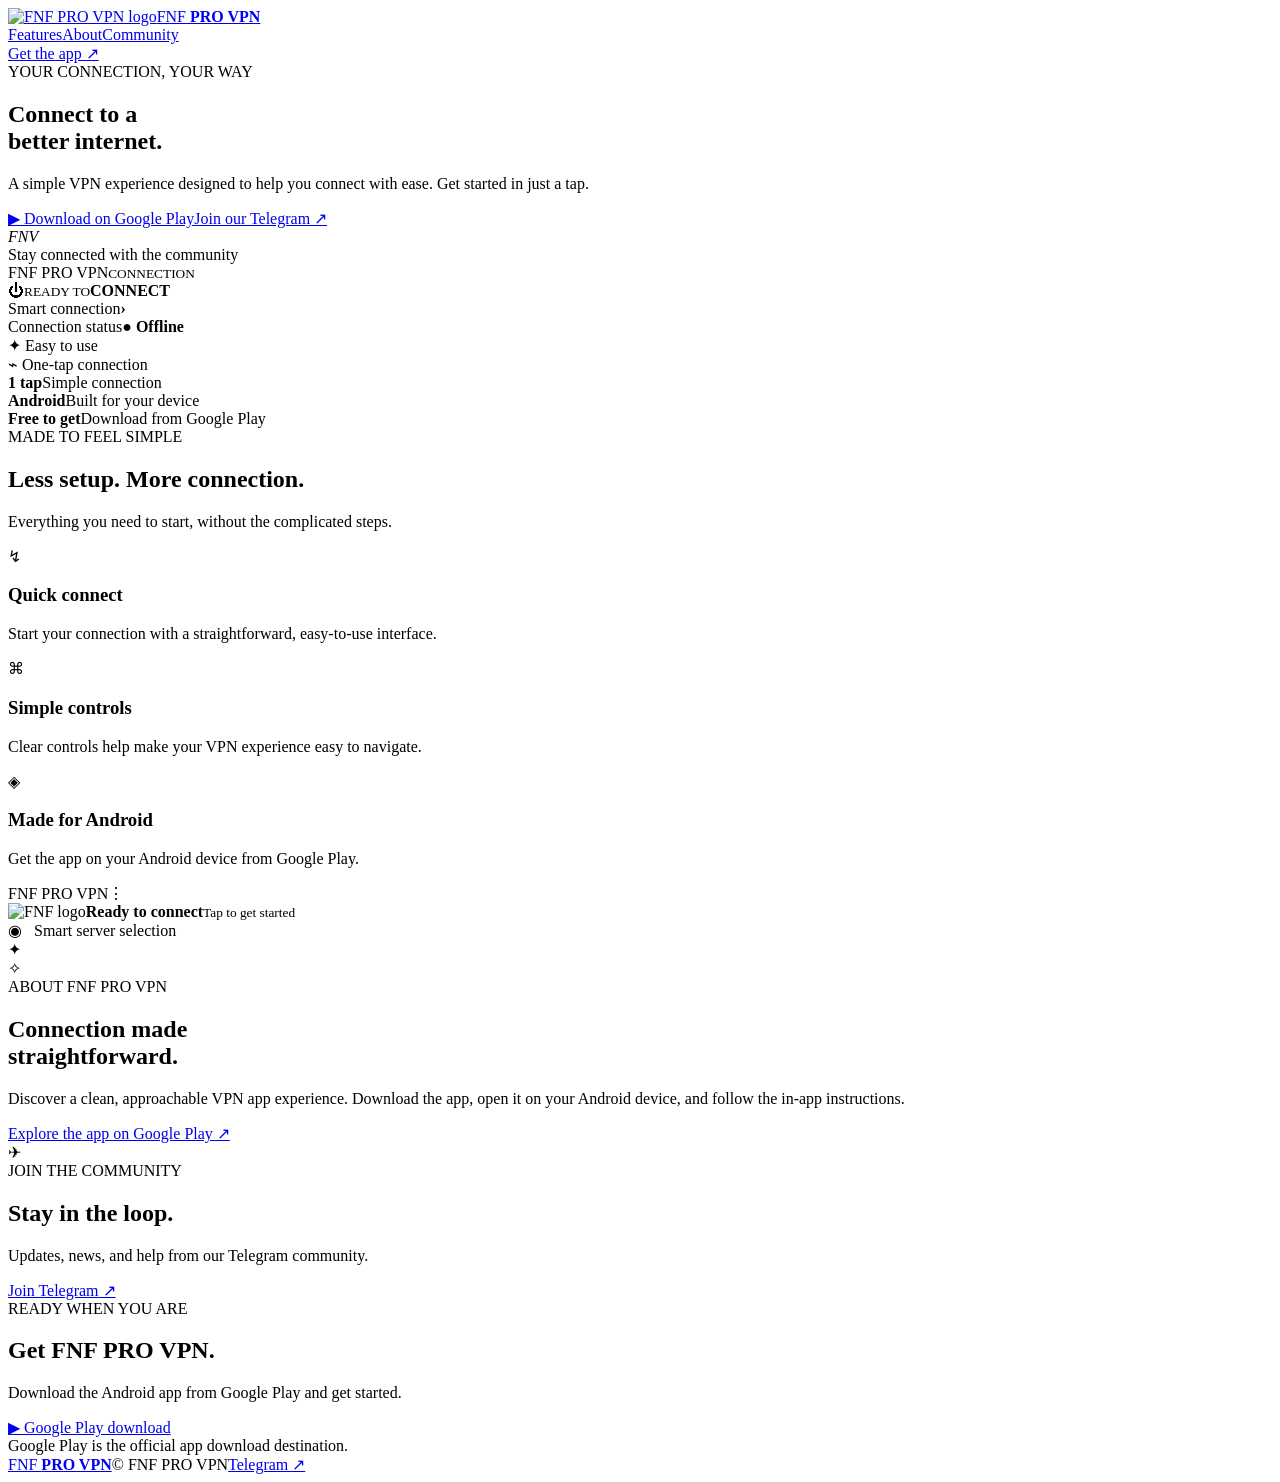
==== index.html @ cfb6361f "Publish responsive VPN landing page" ====
<!doctype html>
<html lang="en">
<head><meta charset="utf-8"><meta name="viewport" content="width=device-width,initial-scale=1"><meta name="theme-color" content="#080a18"><meta name="description" content="FNF PRO VPN — fast, simple VPN connection experience. Download from Google Play."><title>FNF PRO VPN — Secure. Simple. Connected.</title><link rel="icon" href="assets/logo.svg" type="image/svg+xml"><link rel="preconnect" href="https://fonts.googleapis.com"><link rel="preconnect" href="https://fonts.gstatic.com" crossorigin><link href="https://fonts.googleapis.com/css2?family=Inter:wght@400;500;600;700;800;900&display=swap" rel="stylesheet"><link rel="stylesheet" href="style.css"></head>
<body><div class="ambient ambient-a"></div><div class="ambient ambient-b"></div>
<header class="nav wrap"><a class="brand" href="#top"><img src="assets/logo.svg" alt="FNF PRO VPN logo"><span>FNF <b>PRO VPN</b></span></a><nav><a href="#features">Features</a><a href="#about">About</a><a href="#community">Community</a></nav><a class="nav-cta" href="https://play.google.com/store/apps/details?id=dastan.prince.myvpnksa&pcampaignid=web_share" target="_blank" rel="noopener">Get the app ↗</a></header>
<main id="top"><section class="hero wrap"><div class="hero-copy"><div class="eyebrow"><span class="dot"></span> YOUR CONNECTION, YOUR WAY</div><h1>Connect to a<br><span>better internet.</span></h1><p class="lead">A simple VPN experience designed to help you connect with ease. Get started in just a tap.</p><div class="hero-actions"><a class="button primary" href="https://play.google.com/store/apps/details?id=dastan.prince.myvpnksa&pcampaignid=web_share" target="_blank" rel="noopener">▶ Download on Google Play</a><a class="button secondary" href="https://t.me/fnftunnelbd" target="_blank" rel="noopener">Join our Telegram ↗</a></div><div class="trust"><div class="mini-avatars"><i>F</i><i>N</i><i>V</i></div><span>Stay connected with the community</span></div></div><div class="hero-visual"><div class="orb"></div><div class="app-card"><div class="app-top"><img src="assets/logo.svg" alt=""><span>FNF PRO VPN</span><small>CONNECTION</small></div><div class="power"><div class="power-ring"><div class="power-inner"><span class="power-icon">⏻</span><small>READY TO</small><b>CONNECT</b></div></div></div><div class="server-pill"><span class="green-dot"></span><span>Smart connection</span><b>›</b></div><div class="app-bottom"><span>Connection status</span><b>● Offline</b></div></div><div class="float-tag tag-one">✦ Easy to use</div><div class="float-tag tag-two">⌁ One-tap connection</div></div></section>
<section class="stats wrap"><div><b>1 tap</b><span>Simple connection</span></div><div><b>Android</b><span>Built for your device</span></div><div><b>Free to get</b><span>Download from Google Play</span></div></section>
<section class="features section wrap" id="features"><div class="section-heading"><div class="eyebrow">MADE TO FEEL SIMPLE</div><h2>Less setup. <span>More connection.</span></h2><p>Everything you need to start, without the complicated steps.</p></div><div class="feature-grid"><article class="feature"><div class="feature-icon purple">↯</div><h3>Quick connect</h3><p>Start your connection with a straightforward, easy-to-use interface.</p></article><article class="feature"><div class="feature-icon blue">⌘</div><h3>Simple controls</h3><p>Clear controls help make your VPN experience easy to navigate.</p></article><article class="feature"><div class="feature-icon pink">◈</div><h3>Made for Android</h3><p>Get the app on your Android device from Google Play.</p></article></div></section>
<section class="about section wrap" id="about"><div class="about-panel"><div class="about-art"><div class="mini-phone"><div class="phone-head"><span>FNF PRO VPN</span><span>⋮</span></div><div class="phone-center"><img src="assets/logo.svg" alt="FNF logo"><b>Ready to connect</b><small>Tap to get started</small></div><div class="phone-footer">◉ &nbsp; Smart server selection</div></div><div class="spark spark-a">✦</div><div class="spark spark-b">✧</div></div><div class="about-copy"><div class="eyebrow">ABOUT FNF PRO VPN</div><h2>Connection made<br><span>straightforward.</span></h2><p>Discover a clean, approachable VPN app experience. Download the app, open it on your Android device, and follow the in-app instructions.</p><a class="text-link" href="https://play.google.com/store/apps/details?id=dastan.prince.myvpnksa&pcampaignid=web_share" target="_blank" rel="noopener">Explore the app on Google Play ↗</a></div></div></section>
<section class="community section wrap" id="community"><div class="community-card"><div class="community-icon">✈</div><div><div class="eyebrow">JOIN THE COMMUNITY</div><h2>Stay in the loop.</h2><p>Updates, news, and help from our Telegram community.</p></div><a class="button primary" href="https://t.me/fnftunnelbd" target="_blank" rel="noopener">Join Telegram ↗</a></div></section>
<section class="download section wrap"><div class="download-box"><div class="eyebrow">READY WHEN YOU ARE</div><h2>Get FNF PRO VPN.</h2><p>Download the Android app from Google Play and get started.</p><a class="button primary" href="https://play.google.com/store/apps/details?id=dastan.prince.myvpnksa&pcampaignid=web_share" target="_blank" rel="noopener">▶ Google Play download</a><div class="download-note">Google Play is the official app download destination.</div></div></section></main>
<footer class="footer wrap"><a class="brand" href="#top"><img src="assets/logo.svg" alt=""><span>FNF <b>PRO VPN</b></span></a><span>© <span id="year"></span> FNF PRO VPN</span><a href="https://t.me/fnftunnelbd" target="_blank" rel="noopener">Telegram ↗</a></footer><script src="script.js"></script></body></html>
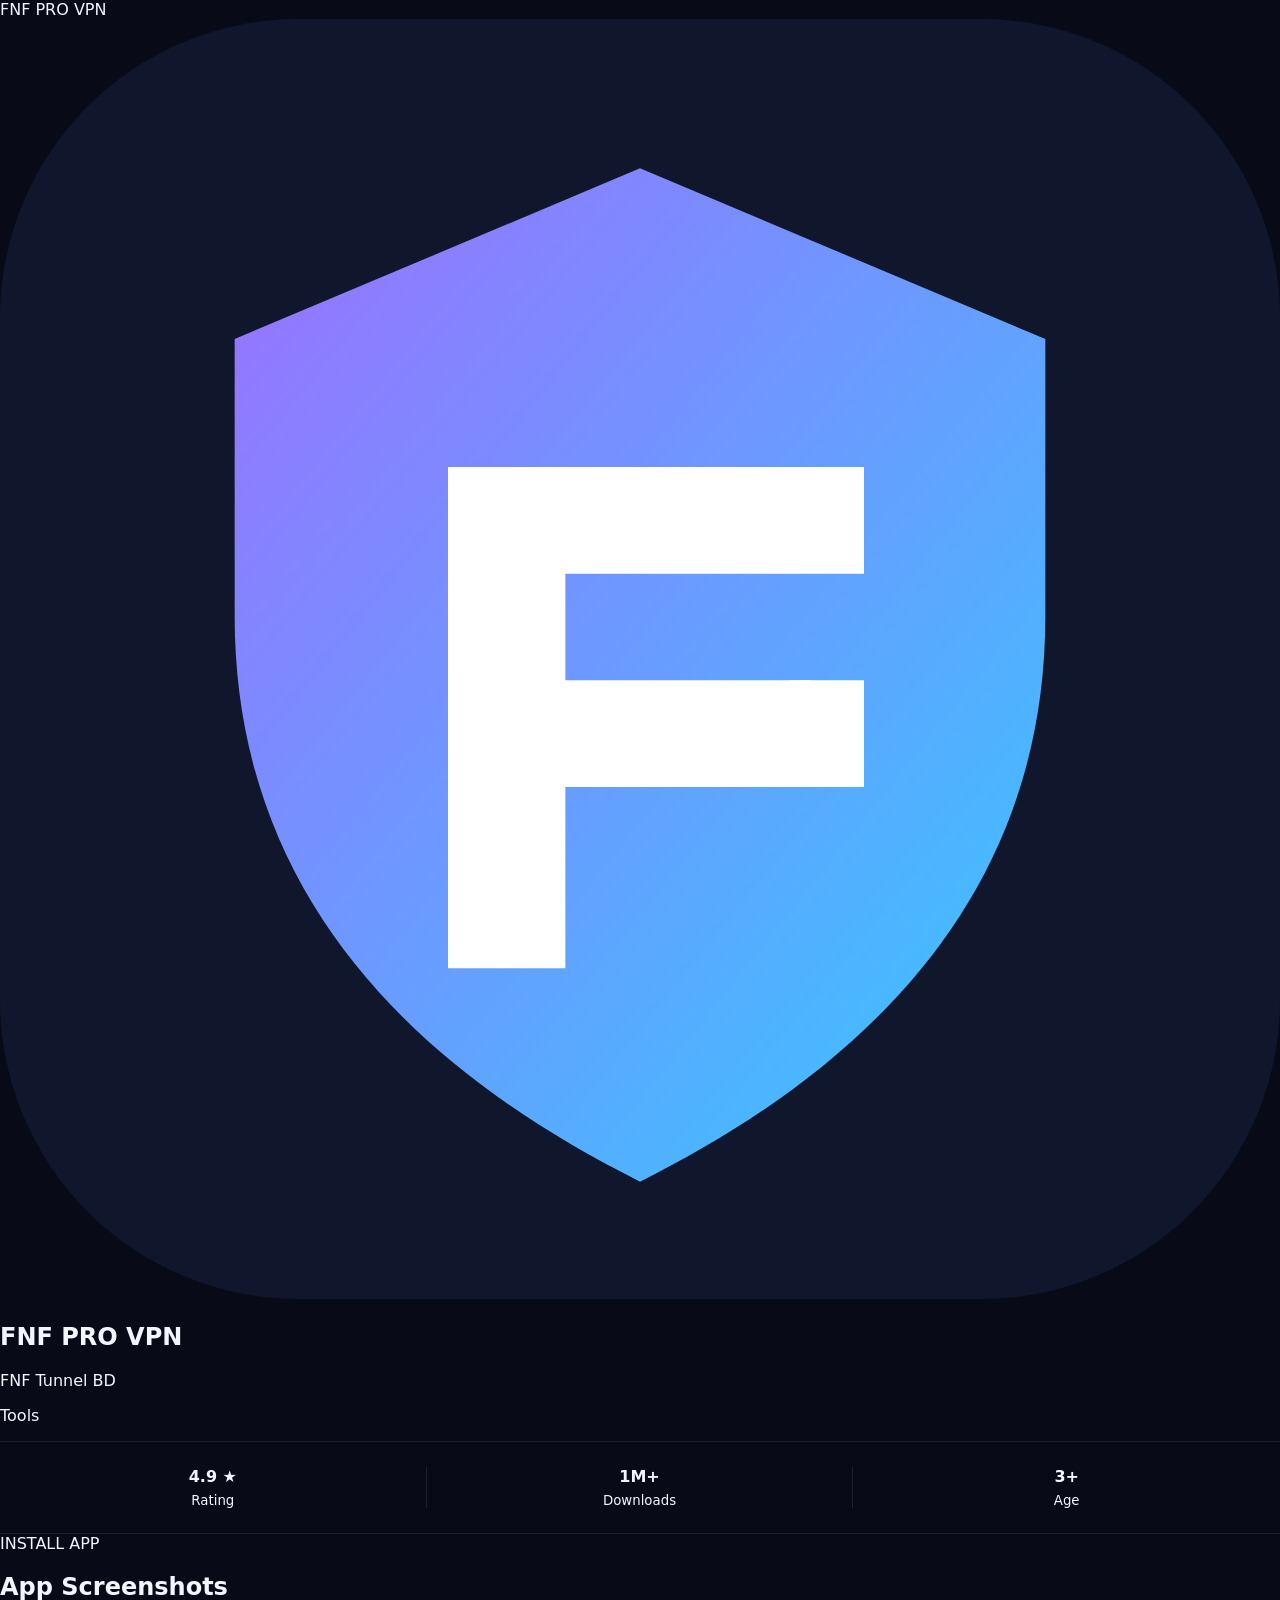
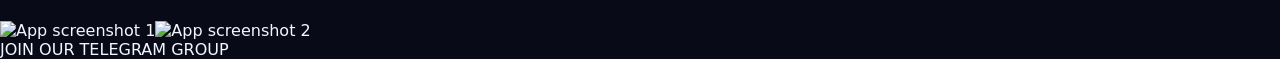
==== commit 97ba8f2f: "Simplify landing page to app download layout" ====
--- a/index.html
+++ b/index.html
@@ -1,12 +1,22 @@
 <!doctype html>
 <html lang="en">
-<head><meta charset="utf-8"><meta name="viewport" content="width=device-width,initial-scale=1"><meta name="theme-color" content="#080a18"><meta name="description" content="FNF PRO VPN — fast, simple VPN connection experience. Download from Google Play."><title>FNF PRO VPN — Secure. Simple. Connected.</title><link rel="icon" href="assets/logo.svg" type="image/svg+xml"><link rel="preconnect" href="https://fonts.googleapis.com"><link rel="preconnect" href="https://fonts.gstatic.com" crossorigin><link href="https://fonts.googleapis.com/css2?family=Inter:wght@400;500;600;700;800;900&display=swap" rel="stylesheet"><link rel="stylesheet" href="style.css"></head>
-<body><div class="ambient ambient-a"></div><div class="ambient ambient-b"></div>
-<header class="nav wrap"><a class="brand" href="#top"><img src="assets/logo.svg" alt="FNF PRO VPN logo"><span>FNF <b>PRO VPN</b></span></a><nav><a href="#features">Features</a><a href="#about">About</a><a href="#community">Community</a></nav><a class="nav-cta" href="https://play.google.com/store/apps/details?id=dastan.prince.myvpnksa&pcampaignid=web_share" target="_blank" rel="noopener">Get the app ↗</a></header>
-<main id="top"><section class="hero wrap"><div class="hero-copy"><div class="eyebrow"><span class="dot"></span> YOUR CONNECTION, YOUR WAY</div><h1>Connect to a<br><span>better internet.</span></h1><p class="lead">A simple VPN experience designed to help you connect with ease. Get started in just a tap.</p><div class="hero-actions"><a class="button primary" href="https://play.google.com/store/apps/details?id=dastan.prince.myvpnksa&pcampaignid=web_share" target="_blank" rel="noopener">▶ Download on Google Play</a><a class="button secondary" href="https://t.me/fnftunnelbd" target="_blank" rel="noopener">Join our Telegram ↗</a></div><div class="trust"><div class="mini-avatars"><i>F</i><i>N</i><i>V</i></div><span>Stay connected with the community</span></div></div><div class="hero-visual"><div class="orb"></div><div class="app-card"><div class="app-top"><img src="assets/logo.svg" alt=""><span>FNF PRO VPN</span><small>CONNECTION</small></div><div class="power"><div class="power-ring"><div class="power-inner"><span class="power-icon">⏻</span><small>READY TO</small><b>CONNECT</b></div></div></div><div class="server-pill"><span class="green-dot"></span><span>Smart connection</span><b>›</b></div><div class="app-bottom"><span>Connection status</span><b>● Offline</b></div></div><div class="float-tag tag-one">✦ Easy to use</div><div class="float-tag tag-two">⌁ One-tap connection</div></div></section>
-<section class="stats wrap"><div><b>1 tap</b><span>Simple connection</span></div><div><b>Android</b><span>Built for your device</span></div><div><b>Free to get</b><span>Download from Google Play</span></div></section>
-<section class="features section wrap" id="features"><div class="section-heading"><div class="eyebrow">MADE TO FEEL SIMPLE</div><h2>Less setup. <span>More connection.</span></h2><p>Everything you need to start, without the complicated steps.</p></div><div class="feature-grid"><article class="feature"><div class="feature-icon purple">↯</div><h3>Quick connect</h3><p>Start your connection with a straightforward, easy-to-use interface.</p></article><article class="feature"><div class="feature-icon blue">⌘</div><h3>Simple controls</h3><p>Clear controls help make your VPN experience easy to navigate.</p></article><article class="feature"><div class="feature-icon pink">◈</div><h3>Made for Android</h3><p>Get the app on your Android device from Google Play.</p></article></div></section>
-<section class="about section wrap" id="about"><div class="about-panel"><div class="about-art"><div class="mini-phone"><div class="phone-head"><span>FNF PRO VPN</span><span>⋮</span></div><div class="phone-center"><img src="assets/logo.svg" alt="FNF logo"><b>Ready to connect</b><small>Tap to get started</small></div><div class="phone-footer">◉ &nbsp; Smart server selection</div></div><div class="spark spark-a">✦</div><div class="spark spark-b">✧</div></div><div class="about-copy"><div class="eyebrow">ABOUT FNF PRO VPN</div><h2>Connection made<br><span>straightforward.</span></h2><p>Discover a clean, approachable VPN app experience. Download the app, open it on your Android device, and follow the in-app instructions.</p><a class="text-link" href="https://play.google.com/store/apps/details?id=dastan.prince.myvpnksa&pcampaignid=web_share" target="_blank" rel="noopener">Explore the app on Google Play ↗</a></div></div></section>
-<section class="community section wrap" id="community"><div class="community-card"><div class="community-icon">✈</div><div><div class="eyebrow">JOIN THE COMMUNITY</div><h2>Stay in the loop.</h2><p>Updates, news, and help from our Telegram community.</p></div><a class="button primary" href="https://t.me/fnftunnelbd" target="_blank" rel="noopener">Join Telegram ↗</a></div></section>
-<section class="download section wrap"><div class="download-box"><div class="eyebrow">READY WHEN YOU ARE</div><h2>Get FNF PRO VPN.</h2><p>Download the Android app from Google Play and get started.</p><a class="button primary" href="https://play.google.com/store/apps/details?id=dastan.prince.myvpnksa&pcampaignid=web_share" target="_blank" rel="noopener">▶ Google Play download</a><div class="download-note">Google Play is the official app download destination.</div></div></section></main>
-<footer class="footer wrap"><a class="brand" href="#top"><img src="assets/logo.svg" alt=""><span>FNF <b>PRO VPN</b></span></a><span>© <span id="year"></span> FNF PRO VPN</span><a href="https://t.me/fnftunnelbd" target="_blank" rel="noopener">Telegram ↗</a></footer><script src="script.js"></script></body></html>+<head>
+<meta charset="utf-8"><meta name="viewport" content="width=device-width,initial-scale=1">
+<title>FNF PRO VPN</title>
+<meta name="description" content="FNF PRO VPN app download">
+<link rel="icon" href="assets/logo.svg">
+<link rel="stylesheet" href="style.css">
+</head>
+<body>
+<header class="topbar"><span>FNF PRO VPN</span></header>
+<main class="app">
+<section class="apphead">
+<img class="logo" src="assets/logo.svg" alt="FNF PRO VPN logo">
+<div><h1>FNF PRO VPN</h1><p class="developer">FNF Tunnel BD</p><p class="category">Tools</p></div>
+</section>
+<div class="stats"><div><strong>4.9 ★</strong><small>Rating</small></div><div><strong>1M+</strong><small>Downloads</small></div><div><strong>3+</strong><small>Age</small></div></div>
+<a class="install" href="https://play.google.com/store/apps/details?id=dastan.prince.myvpnksa&pcampaignid=web_share" target="_blank" rel="noopener">INSTALL APP</a>
+<section class="screens"><h2>App Screenshots</h2><div class="shots"><img src="screenshot1.jpeg" alt="App screenshot 1"><img src="screenshot2.jpeg" alt="App screenshot 2"></div></section>
+<a class="telegram" href="https://t.me/fnftunnelbd" target="_blank" rel="noopener">JOIN OUR TELEGRAM GROUP</a>
+</main>
+</body></html>
--- a/style.css
+++ b/style.css
@@ -0,0 +1 @@
+:root{--bg:#080a18;--panel:#11152a;--text:#f4f6ff;--muted:#9ba4c3;--accent:#7c5cff;--cyan:#53d6ff;--line:rgba(255,255,255,.09)}*{box-sizing:border-box}html{scroll-behavior:smooth}body{margin:0;background:var(--bg);color:var(--text);font-family:Inter,system-ui,sans-serif;overflow-x:hidden}a{color:inherit;text-decoration:none}.wrap{width:min(1120px,calc(100% - 44px));margin:auto}.ambient{position:absolute;pointer-events:none;filter:blur(85px);opacity:.23;border-radius:50%;z-index:-1}.ambient-a{width:430px;height:430px;background:#5736e6;top:60px;left:-200px}.ambient-b{width:370px;height:370px;background:#087cb5;top:390px;right:-180px}.nav{height:88px;display:flex;align-items:center;justify-content:space-between;border-bottom:1px solid var(--line)}.brand{display:flex;align-items:center;gap:10px;font-size:16px;font-weight:800;letter-spacing:-.4px}.brand img{width:36px;height:36px}.brand b{color:#9e8bff}.nav nav{display:flex;gap:32px;color:#aeb5d0;font-size:13px}.nav nav a:hover,.footer a:hover{color:white}.nav-cta{border:1px solid rgba(255,255,255,.14);padding:11px 17px;border-radius:30px;font-size:13px;font-weight:650}.hero{display:grid;grid-template-columns:1.1fr .9fr;align-items:center;min-height:600px;padding:65px 0 55px;gap:40px}.eyebrow{font-size:11px;font-weight:750;letter-spacing:1.8px;color:#a9b1d1;display:flex;align-items:center;gap:9px}.dot{width:7px;height:7px;border-radius:50%;background:#56e1bd;box-shadow:0 0 12px #56e1bd}.hero h1{font-size:clamp(48px,6vw,76px);line-height:1.04;letter-spacing:-4px;margin:24px 0 20px;font-weight:850}.hero h1 span,.section-heading h2 span,.about-copy h2 span{background:linear-gradient(100deg,#9b87ff,#51d8ff);-webkit-background-clip:text;background-clip:text;color:transparent}.lead{font-size:16px;line-height:1.8;color:var(--muted);max-width:440px}.hero-actions{display:flex;flex-wrap:wrap;gap:12px;margin:30px 0}.button{display:inline-flex;align-items:center;justify-content:center;gap:10px;padding:14px 19px;border-radius:12px;font-size:13px;font-weight:700;transition:transform .2s,filter .2s}.button:hover{transform:translateY(-2px);filter:brightness(1.1)}.primary{background:linear-gradient(110deg,#7352ff,#4c9bff);box-shadow:0 9px 35px rgba(95,79,255,.25)}.secondary{background:rgba(255,255,255,.045);border:1px solid var(--line)}.trust{display:flex;align-items:center;gap:12px;color:#929ab6;font-size:12px}.mini-avatars{display:flex}.mini-avatars i{width:25px;height:25px;border-radius:50%;display:grid;place-items:center;background:linear-gradient(135deg,#7760ff,#33b9ef);font-style:normal;font-size:10px;font-weight:800;border:2px solid var(--bg);margin-left:-6px}.mini-avatars i:first-child{margin:0}.hero-visual{min-height:450px;display:grid;place-items:center;position:relative}.orb{position:absolute;width:370px;height:370px;border-radius:50%;background:radial-gradient(circle,rgba(115,83,255,.34),rgba(24,129,220,.12) 55%,transparent 72%);border:1px solid rgba(125,113,255,.12)}.app-card{width:270px;height:420px;position:relative;z-index:1;background:linear-gradient(155deg,#171d37,#0c1023);border:1px solid rgba(255,255,255,.12);border-radius:29px;padding:22px 18px;box-shadow:0 35px 80px rgba(0,0,0,.4),0 0 50px rgba(100,78,255,.18);transform:rotate(3deg)}.app-top{display:flex;align-items:center;gap:9px;font-size:11px;font-weight:750}.app-top img{width:25px}.app-top small{margin-left:auto;font-size:8px;letter-spacing:1px;color:#818ba9}.power{display:grid;place-items:center;margin:30px 0 28px}.power-ring{width:168px;height:168px;border-radius:50%;padding:9px;background:conic-gradient(from 220deg,#7455ff,#4cd8ff,#7858ff);box-shadow:0 0 32px rgba(92,113,255,.3)}.power-inner{height:100%;border-radius:50%;background:#111831;display:grid;place-content:center;text-align:center}.power-icon{font-size:30px;color:#7fdfff}.power-inner small{font-size:9px;letter-spacing:1px;color:#8d99b8;margin-top:7px}.power-inner b{font-size:15px;margin-top:2px}.server-pill{border:1px solid rgba(255,255,255,.08);background:#171f39;border-radius:11px;padding:12px;display:flex;align-items:center;gap:8px;font-size:10px;color:#b8c0db}.green-dot{width:7px;height:7px;background:#4de0b3;border-radius:50%}.server-pill b{margin-left:auto;font-size:17px}.app-bottom{display:flex;justify-content:space-between;font-size:9px;color:#8994b2;margin-top:21px}.app-bottom b{color:#ffb3c5}.float-tag{position:absolute;z-index:2;background:rgba(20,25,48,.88);border:1px solid rgba(255,255,255,.11);border-radius:12px;padding:13px 15px;font-size:11px;font-weight:650;box-shadow:0 15px 35px #0004;backdrop-filter:blur(10px)}.tag-one{top:68px;right:0}.tag-two{bottom:63px;left:-3px}.stats{display:grid;grid-template-columns:repeat(3,1fr);border-top:1px solid var(--line);border-bottom:1px solid var(--line);padding:25px 0;margin-top:10px}.stats div{display:flex;flex-direction:column;gap:7px;text-align:center;border-right:1px solid var(--line)}.stats div:last-child{border:0}.stats b{font-size:19px}.stats span{font-size:11px;color:var(--muted)}.section{padding:105px 0}.section-heading{text-align:center}.section-heading h2,.about-copy h2,.download-box h2{font-size:clamp(32px,4vw,47px);letter-spacing:-2px;margin:18px 0 12px}.section-heading p,.about-copy p,.download-box p{color:var(--muted);line-height:1.8;font-size:14px}.feature-grid{display:grid;grid-template-columns:repeat(3,1fr);gap:17px;margin-top:45px}.feature{padding:27px;border:1px solid var(--line);background:linear-gradient(150deg,rgba(255,255,255,.04),rgba(255,255,255,.012));border-radius:17px}.feature-icon{width:44px;height:44px;border-radius:13px;display:grid;place-items:center;font-size:22px;margin-bottom:21px}.purple{background:#7459ff25;color:#a795ff}.blue{background:#41baff20;color:#68d5ff}.pink{background:#f45ba81d;color:#ff9fca}.feature h3{font-size:16px;margin:0 0 10px}.feature p{font-size:12px;line-height:1.8;color:var(--muted);margin:0}.about-panel{border:1px solid var(--line);border-radius:25px;display:grid;grid-template-columns:1fr 1fr;overflow:hidden;background:linear-gradient(120deg,#141a31,#0c1020)}.about-art{min-height:370px;display:grid;place-items:center;position:relative;background:radial-gradient(circle,#34276a,#171d37 55%,#101527)}.mini-phone{width:220px;height:290px;border:1px solid #55578a;border-radius:24px;background:linear-gradient(#242a4b,#11162a);padding:15px;box-shadow:0 25px 45px #0005;transform:rotate(-5deg)}.phone-head{display:flex;justify-content:space-between;font-size:9px;font-weight:700}.phone-center{height:220px;display:flex;flex-direction:column;align-items:center;justify-content:center;gap:10px}.phone-center img{width:65px;filter:drop-shadow(0 0 15px #8c66ff55)}.phone-center b{font-size:12px}.phone-center small{font-size:9px;color:#9aa3c0}.phone-footer{font-size:8px;color:#a5b0cc;border:1px solid #ffffff10;border-radius:10px;padding:10px}.spark{position:absolute;color:#c0b1ff;font-size:28px}.spark-a{top:60px;left:18%}.spark-b{bottom:70px;right:15%}.about-copy{padding:55px 45px;align-self:center}.about-copy h2{line-height:1.13}.about-copy p{font-size:13px}.text-link{font-size:12px;font-weight:700;color:#a99aff;display:inline-block;margin-top:14px}.community-card{border:1px solid rgba(124,104,255,.22);background:linear-gradient(110deg,#211b46,#131d36);padding:34px;border-radius:20px;display:flex;align-items:center;gap:20px}.community-icon{width:53px;height:53px;border-radius:16px;background:#7356ff2e;color:#a99aff;display:grid;place-items:center;font-size:23px}.community-card h2{font-size:25px;margin:8px 0}.community-card p{color:var(--muted);font-size:12px;margin:0}.community-card .button{margin-left:auto;white-space:nowrap}.download-box{text-align:center;padding:65px 20px;border:1px solid var(--line);border-radius:24px;background:radial-gradient(ellipse at center top,#24204c,#12172b 60%,#0c1020)}.download-box .eyebrow{justify-content:center}.download-box p{margin-bottom:27px}.download-note{color:#78839f;font-size:10px;margin-top:20px}.footer{border-top:1px solid var(--line);min-height:85px;display:flex;align-items:center;justify-content:space-between;color:#7f89a6;font-size:11px;padding:20px 0}.footer .brand{color:white;font-size:14px}@media(max-width:800px){.nav nav{display:none}.hero{grid-template-columns:1fr;padding-top:50px;gap:10px}.hero-copy{text-align:center}.hero-copy .eyebrow,.hero-actions,.trust{justify-content:center}.lead{margin:auto}.hero h1{letter-spacing:-2.5px}.hero-visual{min-height:430px}.tag-one{right:2%}.tag-two{left:2%}.feature-grid{grid-template-columns:1fr;max-width:500px;margin:35px auto 0}.about-panel{grid-template-columns:1fr}.about-art{min-height:340px}.about-copy{padding:35px 28px}.community-card{flex-wrap:wrap}.community-card .button{margin:10px 0 0}.section{padding:75px 0}}@media(max-width:480px){.wrap{width:calc(100% - 30px)}.nav{height:72px}.brand{font-size:14px}.nav-cta{padding:9px 12px;font-size:11px}.hero h1{font-size:49px}.hero-actions{flex-direction:column;align-items:stretch}.hero-actions .button{width:100%}.hero-visual{min-height:405px}.app-card{transform:scale(.92) rotate(2deg)}.float-tag{font-size:9px;padding:10px 11px}.tag-one{top:35px}.tag-two{bottom:40px}.stats b{font-size:15px}.stats span{font-size:9px}.section-heading h2,.about-copy h2,.download-box h2{letter-spacing:-1.3px}.community-card{padding:25px}.community-card h2{font-size:22px}.community-card .button{width:100%}.footer{gap:10px;flex-wrap:wrap}.footer>span{order:3;width:100%}}
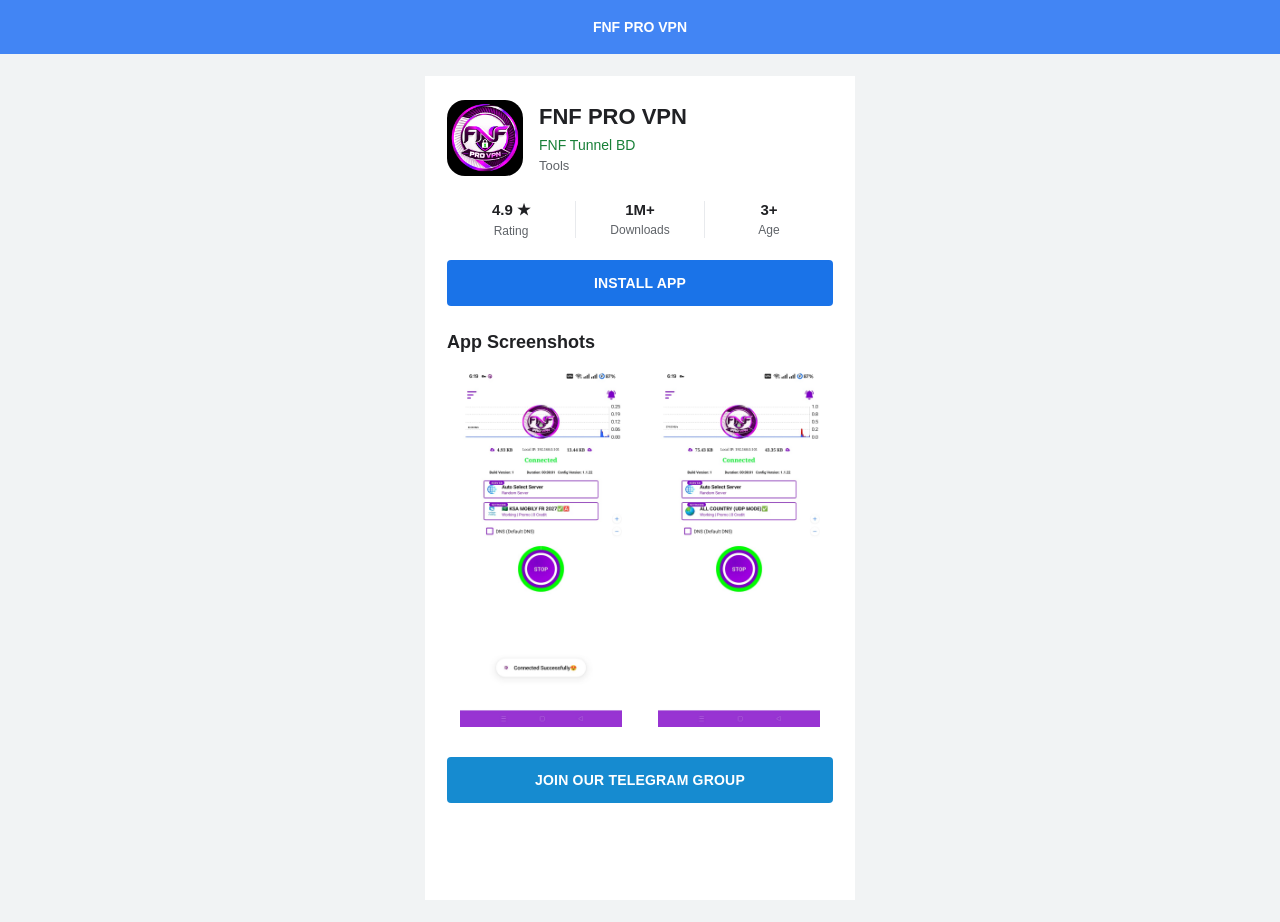
==== commit 964e439c: "Add banner text animation wrapper" ====
--- a/index.html
+++ b/index.html
@@ -8,7 +8,7 @@
 <link rel="stylesheet" href="style.css">
 </head>
 <body>
-<header class="topbar"><span>FNF PRO VPN</span></header>
+<header class="topbar"><span class="banner-text">FNF PRO VPN</span></header>
 <main class="app">
 <section class="apphead">
 <img class="logo" src="assets/logo.svg" alt="FNF PRO VPN logo">
--- a/style.css
+++ b/style.css
@@ -1 +1 @@
-:root{--bg:#080a18;--panel:#11152a;--text:#f4f6ff;--muted:#9ba4c3;--accent:#7c5cff;--cyan:#53d6ff;--line:rgba(255,255,255,.09)}*{box-sizing:border-box}html{scroll-behavior:smooth}body{margin:0;background:var(--bg);color:var(--text);font-family:Inter,system-ui,sans-serif;overflow-x:hidden}a{color:inherit;text-decoration:none}.wrap{width:min(1120px,calc(100% - 44px));margin:auto}.ambient{position:absolute;pointer-events:none;filter:blur(85px);opacity:.23;border-radius:50%;z-index:-1}.ambient-a{width:430px;height:430px;background:#5736e6;top:60px;left:-200px}.ambient-b{width:370px;height:370px;background:#087cb5;top:390px;right:-180px}.nav{height:88px;display:flex;align-items:center;justify-content:space-between;border-bottom:1px solid var(--line)}.brand{display:flex;align-items:center;gap:10px;font-size:16px;font-weight:800;letter-spacing:-.4px}.brand img{width:36px;height:36px}.brand b{color:#9e8bff}.nav nav{display:flex;gap:32px;color:#aeb5d0;font-size:13px}.nav nav a:hover,.footer a:hover{color:white}.nav-cta{border:1px solid rgba(255,255,255,.14);padding:11px 17px;border-radius:30px;font-size:13px;font-weight:650}.hero{display:grid;grid-template-columns:1.1fr .9fr;align-items:center;min-height:600px;padding:65px 0 55px;gap:40px}.eyebrow{font-size:11px;font-weight:750;letter-spacing:1.8px;color:#a9b1d1;display:flex;align-items:center;gap:9px}.dot{width:7px;height:7px;border-radius:50%;background:#56e1bd;box-shadow:0 0 12px #56e1bd}.hero h1{font-size:clamp(48px,6vw,76px);line-height:1.04;letter-spacing:-4px;margin:24px 0 20px;font-weight:850}.hero h1 span,.section-heading h2 span,.about-copy h2 span{background:linear-gradient(100deg,#9b87ff,#51d8ff);-webkit-background-clip:text;background-clip:text;color:transparent}.lead{font-size:16px;line-height:1.8;color:var(--muted);max-width:440px}.hero-actions{display:flex;flex-wrap:wrap;gap:12px;margin:30px 0}.button{display:inline-flex;align-items:center;justify-content:center;gap:10px;padding:14px 19px;border-radius:12px;font-size:13px;font-weight:700;transition:transform .2s,filter .2s}.button:hover{transform:translateY(-2px);filter:brightness(1.1)}.primary{background:linear-gradient(110deg,#7352ff,#4c9bff);box-shadow:0 9px 35px rgba(95,79,255,.25)}.secondary{background:rgba(255,255,255,.045);border:1px solid var(--line)}.trust{display:flex;align-items:center;gap:12px;color:#929ab6;font-size:12px}.mini-avatars{display:flex}.mini-avatars i{width:25px;height:25px;border-radius:50%;display:grid;place-items:center;background:linear-gradient(135deg,#7760ff,#33b9ef);font-style:normal;font-size:10px;font-weight:800;border:2px solid var(--bg);margin-left:-6px}.mini-avatars i:first-child{margin:0}.hero-visual{min-height:450px;display:grid;place-items:center;position:relative}.orb{position:absolute;width:370px;height:370px;border-radius:50%;background:radial-gradient(circle,rgba(115,83,255,.34),rgba(24,129,220,.12) 55%,transparent 72%);border:1px solid rgba(125,113,255,.12)}.app-card{width:270px;height:420px;position:relative;z-index:1;background:linear-gradient(155deg,#171d37,#0c1023);border:1px solid rgba(255,255,255,.12);border-radius:29px;padding:22px 18px;box-shadow:0 35px 80px rgba(0,0,0,.4),0 0 50px rgba(100,78,255,.18);transform:rotate(3deg)}.app-top{display:flex;align-items:center;gap:9px;font-size:11px;font-weight:750}.app-top img{width:25px}.app-top small{margin-left:auto;font-size:8px;letter-spacing:1px;color:#818ba9}.power{display:grid;place-items:center;margin:30px 0 28px}.power-ring{width:168px;height:168px;border-radius:50%;padding:9px;background:conic-gradient(from 220deg,#7455ff,#4cd8ff,#7858ff);box-shadow:0 0 32px rgba(92,113,255,.3)}.power-inner{height:100%;border-radius:50%;background:#111831;display:grid;place-content:center;text-align:center}.power-icon{font-size:30px;color:#7fdfff}.power-inner small{font-size:9px;letter-spacing:1px;color:#8d99b8;margin-top:7px}.power-inner b{font-size:15px;margin-top:2px}.server-pill{border:1px solid rgba(255,255,255,.08);background:#171f39;border-radius:11px;padding:12px;display:flex;align-items:center;gap:8px;font-size:10px;color:#b8c0db}.green-dot{width:7px;height:7px;background:#4de0b3;border-radius:50%}.server-pill b{margin-left:auto;font-size:17px}.app-bottom{display:flex;justify-content:space-between;font-size:9px;color:#8994b2;margin-top:21px}.app-bottom b{color:#ffb3c5}.float-tag{position:absolute;z-index:2;background:rgba(20,25,48,.88);border:1px solid rgba(255,255,255,.11);border-radius:12px;padding:13px 15px;font-size:11px;font-weight:650;box-shadow:0 15px 35px #0004;backdrop-filter:blur(10px)}.tag-one{top:68px;right:0}.tag-two{bottom:63px;left:-3px}.stats{display:grid;grid-template-columns:repeat(3,1fr);border-top:1px solid var(--line);border-bottom:1px solid var(--line);padding:25px 0;margin-top:10px}.stats div{display:flex;flex-direction:column;gap:7px;text-align:center;border-right:1px solid var(--line)}.stats div:last-child{border:0}.stats b{font-size:19px}.stats span{font-size:11px;color:var(--muted)}.section{padding:105px 0}.section-heading{text-align:center}.section-heading h2,.about-copy h2,.download-box h2{font-size:clamp(32px,4vw,47px);letter-spacing:-2px;margin:18px 0 12px}.section-heading p,.about-copy p,.download-box p{color:var(--muted);line-height:1.8;font-size:14px}.feature-grid{display:grid;grid-template-columns:repeat(3,1fr);gap:17px;margin-top:45px}.feature{padding:27px;border:1px solid var(--line);background:linear-gradient(150deg,rgba(255,255,255,.04),rgba(255,255,255,.012));border-radius:17px}.feature-icon{width:44px;height:44px;border-radius:13px;display:grid;place-items:center;font-size:22px;margin-bottom:21px}.purple{background:#7459ff25;color:#a795ff}.blue{background:#41baff20;color:#68d5ff}.pink{background:#f45ba81d;color:#ff9fca}.feature h3{font-size:16px;margin:0 0 10px}.feature p{font-size:12px;line-height:1.8;color:var(--muted);margin:0}.about-panel{border:1px solid var(--line);border-radius:25px;display:grid;grid-template-columns:1fr 1fr;overflow:hidden;background:linear-gradient(120deg,#141a31,#0c1020)}.about-art{min-height:370px;display:grid;place-items:center;position:relative;background:radial-gradient(circle,#34276a,#171d37 55%,#101527)}.mini-phone{width:220px;height:290px;border:1px solid #55578a;border-radius:24px;background:linear-gradient(#242a4b,#11162a);padding:15px;box-shadow:0 25px 45px #0005;transform:rotate(-5deg)}.phone-head{display:flex;justify-content:space-between;font-size:9px;font-weight:700}.phone-center{height:220px;display:flex;flex-direction:column;align-items:center;justify-content:center;gap:10px}.phone-center img{width:65px;filter:drop-shadow(0 0 15px #8c66ff55)}.phone-center b{font-size:12px}.phone-center small{font-size:9px;color:#9aa3c0}.phone-footer{font-size:8px;color:#a5b0cc;border:1px solid #ffffff10;border-radius:10px;padding:10px}.spark{position:absolute;color:#c0b1ff;font-size:28px}.spark-a{top:60px;left:18%}.spark-b{bottom:70px;right:15%}.about-copy{padding:55px 45px;align-self:center}.about-copy h2{line-height:1.13}.about-copy p{font-size:13px}.text-link{font-size:12px;font-weight:700;color:#a99aff;display:inline-block;margin-top:14px}.community-card{border:1px solid rgba(124,104,255,.22);background:linear-gradient(110deg,#211b46,#131d36);padding:34px;border-radius:20px;display:flex;align-items:center;gap:20px}.community-icon{width:53px;height:53px;border-radius:16px;background:#7356ff2e;color:#a99aff;display:grid;place-items:center;font-size:23px}.community-card h2{font-size:25px;margin:8px 0}.community-card p{color:var(--muted);font-size:12px;margin:0}.community-card .button{margin-left:auto;white-space:nowrap}.download-box{text-align:center;padding:65px 20px;border:1px solid var(--line);border-radius:24px;background:radial-gradient(ellipse at center top,#24204c,#12172b 60%,#0c1020)}.download-box .eyebrow{justify-content:center}.download-box p{margin-bottom:27px}.download-note{color:#78839f;font-size:10px;margin-top:20px}.footer{border-top:1px solid var(--line);min-height:85px;display:flex;align-items:center;justify-content:space-between;color:#7f89a6;font-size:11px;padding:20px 0}.footer .brand{color:white;font-size:14px}@media(max-width:800px){.nav nav{display:none}.hero{grid-template-columns:1fr;padding-top:50px;gap:10px}.hero-copy{text-align:center}.hero-copy .eyebrow,.hero-actions,.trust{justify-content:center}.lead{margin:auto}.hero h1{letter-spacing:-2.5px}.hero-visual{min-height:430px}.tag-one{right:2%}.tag-two{left:2%}.feature-grid{grid-template-columns:1fr;max-width:500px;margin:35px auto 0}.about-panel{grid-template-columns:1fr}.about-art{min-height:340px}.about-copy{padding:35px 28px}.community-card{flex-wrap:wrap}.community-card .button{margin:10px 0 0}.section{padding:75px 0}}@media(max-width:480px){.wrap{width:calc(100% - 30px)}.nav{height:72px}.brand{font-size:14px}.nav-cta{padding:9px 12px;font-size:11px}.hero h1{font-size:49px}.hero-actions{flex-direction:column;align-items:stretch}.hero-actions .button{width:100%}.hero-visual{min-height:405px}.app-card{transform:scale(.92) rotate(2deg)}.float-tag{font-size:9px;padding:10px 11px}.tag-one{top:35px}.tag-two{bottom:40px}.stats b{font-size:15px}.stats span{font-size:9px}.section-heading h2,.about-copy h2,.download-box h2{letter-spacing:-1.3px}.community-card{padding:25px}.community-card h2{font-size:22px}.community-card .button{width:100%}.footer{gap:10px;flex-wrap:wrap}.footer>span{order:3;width:100%}}+*{box-sizing:border-box}body{margin:0;background:#f1f3f4;color:#202124;font-family:Arial,Helvetica,sans-serif}.topbar{height:54px;background:#4285f4;color:white;display:flex;align-items:center;justify-content:center;font-size:14px;font-weight:600}.app{width:min(430px,100%);margin:22px auto;background:#fff;padding:24px 22px 26px;min-height:calc(100vh - 76px)}.apphead{display:flex;align-items:center;gap:16px}.logo{width:76px;height:76px;border-radius:18px;object-fit:cover}.h1,h1{font-size:22px;margin:0 0 7px;font-weight:600}.developer{color:#188038;font-size:14px;margin:0 0 5px}.category{font-size:13px;color:#5f6368;margin:0}.stats{display:flex;justify-content:space-around;margin:25px 0 22px;text-align:center}.stats div{flex:1;border-right:1px solid #e8eaed}.stats div:last-child{border:0}.stats strong{display:block;font-size:15px;font-weight:600}.stats small{display:block;color:#5f6368;font-size:12px;margin-top:5px}.install,.telegram{display:flex;justify-content:center;align-items:center;text-decoration:none;height:46px;border-radius:4px;background:#1a73e8;color:#fff;font-weight:600;font-size:14px;letter-spacing:.2px}.screens{margin-top:26px}.screens h2{font-size:18px;font-weight:600;margin:0 0 14px}.shots{display:flex;gap:10px;overflow-x:auto;padding-bottom:6px}.shots img{width:calc(50% - 5px);height:auto;max-height:360px;object-fit:contain;flex-shrink:0;border-radius:8px}.telegram{margin-top:24px;background:#168bd0}@media(max-width:460px){.app{margin:0 auto;padding:22px 18px;min-height:calc(100vh - 54px)}.shots img{max-height:300px}}
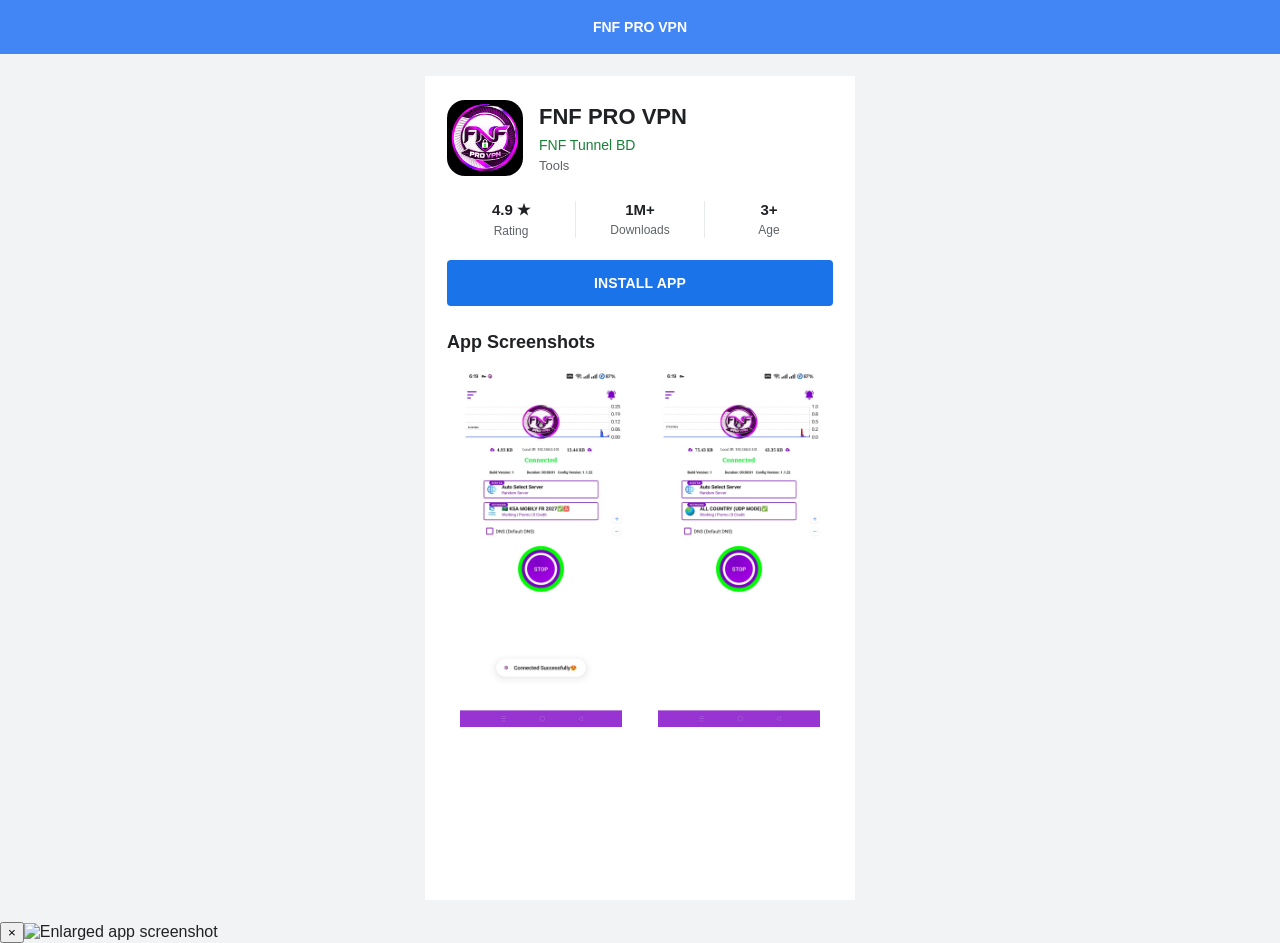
==== commit ab55f588: "Add screenshot lightbox zoom functionality" ====
--- a/index.html
+++ b/index.html
@@ -16,7 +16,13 @@
 </section>
 <div class="stats"><div><strong>4.9 ★</strong><small>Rating</small></div><div><strong>1M+</strong><small>Downloads</small></div><div><strong>3+</strong><small>Age</small></div></div>
 <a class="install" href="https://play.google.com/store/apps/details?id=dastan.prince.myvpnksa&pcampaignid=web_share" target="_blank" rel="noopener">INSTALL APP</a>
-<section class="screens"><h2>App Screenshots</h2><div class="shots"><img src="screenshot1.jpeg" alt="App screenshot 1"><img src="screenshot2.jpeg" alt="App screenshot 2"></div></section>
+<section class="screens"><h2>App Screenshots</h2><div class="shots"><img src="screenshot1.jpeg" alt="App screenshot 1" tabindex="0"><img src="screenshot2.jpeg" alt="App screenshot 2" tabindex="0></div></section>
 <a class="telegram" href="https://t.me/fnftunnelbd" target="_blank" rel="noopener">JOIN OUR TELEGRAM GROUP</a>
 </main>
+<div class="image-lightbox" id="imageLightbox" aria-hidden="true" role="dialog" aria-label="Enlarged screenshot">
+<button class="lightbox-close" type="button" aria-label="Close image">×</button><img class="lightbox-image" alt="Enlarged app screenshot">
+</div>
+<script>
+(function(){const modal=document.getElementById('imageLightbox'),modalImg=modal.querySelector('.lightbox-image'),closeBtn=modal.querySelector('.lightbox-close'),shots=document.querySelectorAll('.shots img');function openImage(img){modalImg.src=img.src;modalImg.alt=img.alt;modal.classList.add('open');modal.setAttribute('aria-hidden','false');document.body.classList.add('lightbox-active');closeBtn.focus();}function closeImage(){modal.classList.remove('open');modal.setAttribute('aria-hidden','true');modalImg.removeAttribute('src');document.body.classList.remove('lightbox-active');}shots.forEach(img=>{img.addEventListener('click',()=>openImage(img));img.addEventListener('keydown',e=>{if(e.key==='Enter'||e.key===' '){e.preventDefault();openImage(img);}});});closeBtn.addEventListener('click',closeImage);modal.addEventListener('click',e=>{if(e.target===modal)closeImage();});document.addEventListener('keydown',e=>{if(e.key==='Escape'&&modal.classList.contains('open'))closeImage();});})();
+</script>
 </body></html>
--- a/style.css
+++ b/style.css
@@ -1 +1 @@
-*{box-sizing:border-box}body{margin:0;background:#f1f3f4;color:#202124;font-family:Arial,Helvetica,sans-serif}.topbar{height:54px;background:#4285f4;color:white;display:flex;align-items:center;justify-content:center;font-size:14px;font-weight:600}.app{width:min(430px,100%);margin:22px auto;background:#fff;padding:24px 22px 26px;min-height:calc(100vh - 76px)}.apphead{display:flex;align-items:center;gap:16px}.logo{width:76px;height:76px;border-radius:18px;object-fit:cover}.h1,h1{font-size:22px;margin:0 0 7px;font-weight:600}.developer{color:#188038;font-size:14px;margin:0 0 5px}.category{font-size:13px;color:#5f6368;margin:0}.stats{display:flex;justify-content:space-around;margin:25px 0 22px;text-align:center}.stats div{flex:1;border-right:1px solid #e8eaed}.stats div:last-child{border:0}.stats strong{display:block;font-size:15px;font-weight:600}.stats small{display:block;color:#5f6368;font-size:12px;margin-top:5px}.install,.telegram{display:flex;justify-content:center;align-items:center;text-decoration:none;height:46px;border-radius:4px;background:#1a73e8;color:#fff;font-weight:600;font-size:14px;letter-spacing:.2px}.screens{margin-top:26px}.screens h2{font-size:18px;font-weight:600;margin:0 0 14px}.shots{display:flex;gap:10px;overflow-x:auto;padding-bottom:6px}.shots img{width:calc(50% - 5px);height:auto;max-height:360px;object-fit:contain;flex-shrink:0;border-radius:8px}.telegram{margin-top:24px;background:#168bd0}@media(max-width:460px){.app{margin:0 auto;padding:22px 18px;min-height:calc(100vh - 54px)}.shots img{max-height:300px}}+*{box-sizing:border-box}body{margin:0;background:#f1f3f4;color:#202124;font-family:Arial,Helvetica,sans-serif}.topbar{height:54px;background:#4285f4;color:white;display:flex;align-items:center;justify-content:center;font-size:14px;font-weight:600;overflow:hidden}.banner-text{display:inline-block;animation:bannerMove 4s ease-in-out infinite alternate}@keyframes bannerMove{from{transform:translateX(-26px)}to{transform:translateX(26px)}}@media(prefers-reduced-motion:reduce){.banner-text{animation:none}}.app{width:min(430px,100%);margin:22px auto;background:#fff;padding:24px 22px 26px;min-height:calc(100vh - 76px)}.apphead{display:flex;align-items:center;gap:16px}.logo{width:76px;height:76px;border-radius:18px;object-fit:cover}.h1,h1{font-size:22px;margin:0 0 7px;font-weight:600}.developer{color:#188038;font-size:14px;margin:0 0 5px}.category{font-size:13px;color:#5f6368;margin:0}.stats{display:flex;justify-content:space-around;margin:25px 0 22px;text-align:center}.stats div{flex:1;border-right:1px solid #e8eaed}.stats div:last-child{border:0}.stats strong{display:block;font-size:15px;font-weight:600}.stats small{display:block;color:#5f6368;font-size:12px;margin-top:5px}.install,.telegram{display:flex;justify-content:center;align-items:center;text-decoration:none;height:46px;border-radius:4px;background:#1a73e8;color:#fff;font-weight:600;font-size:14px;letter-spacing:.2px}.screens{margin-top:26px}.screens h2{font-size:18px;font-weight:600;margin:0 0 14px}.shots{display:flex;gap:10px;overflow-x:auto;padding-bottom:6px}.shots img{width:calc(50% - 5px);height:auto;max-height:360px;object-fit:contain;flex-shrink:0;border-radius:8px}.telegram{margin-top:24px;background:#168bd0}@media(max-width:460px){.app{margin:0 auto;padding:22px 18px;min-height:calc(100vh - 54px)}.shots img{max-height:300px}}
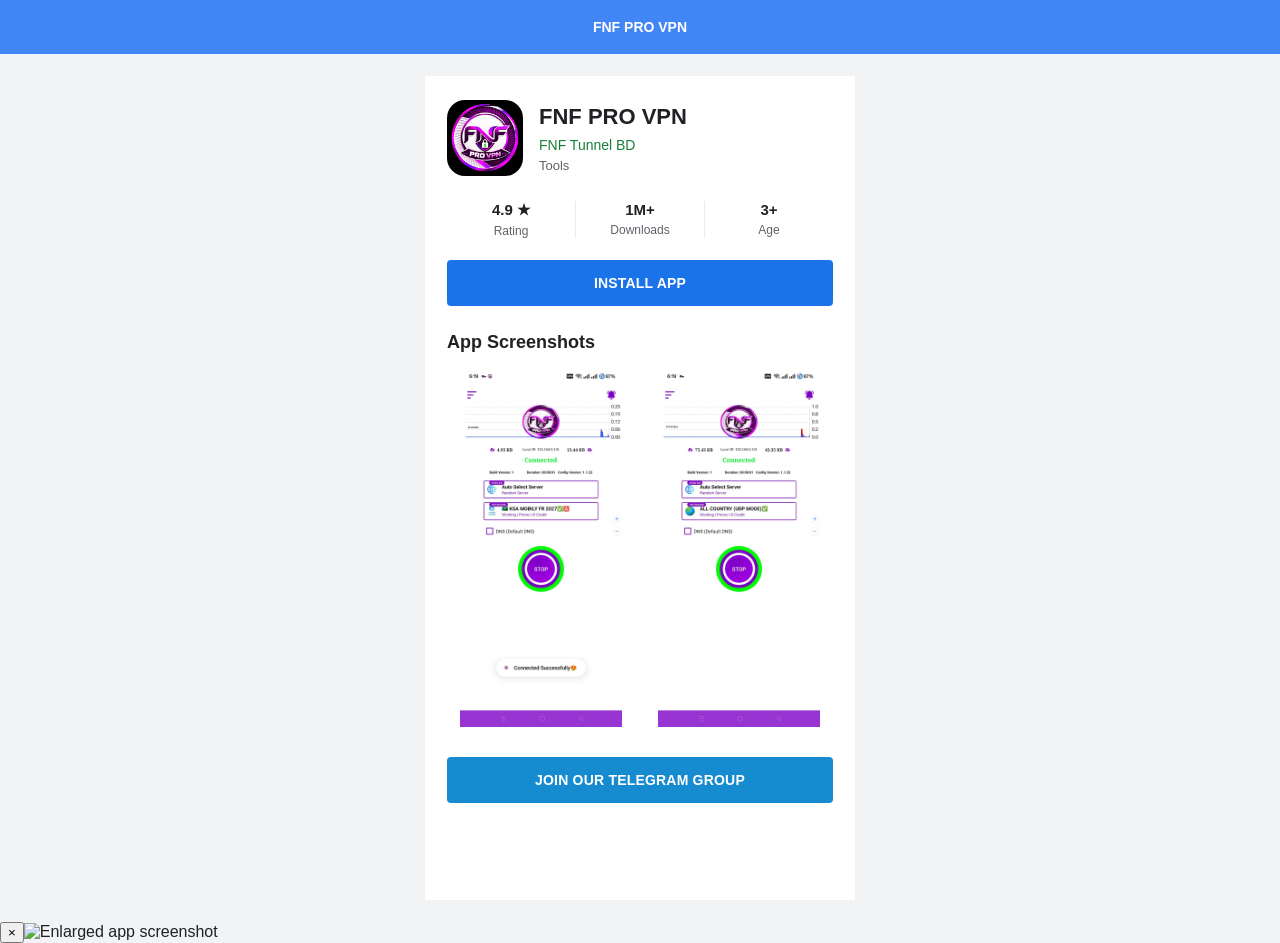
==== commit bc93b382: "Fix screenshot lightbox HTML" ====
--- a/index.html
+++ b/index.html
@@ -2,27 +2,18 @@
 <html lang="en">
 <head>
 <meta charset="utf-8"><meta name="viewport" content="width=device-width,initial-scale=1">
-<title>FNF PRO VPN</title>
-<meta name="description" content="FNF PRO VPN app download">
-<link rel="icon" href="assets/logo.svg">
-<link rel="stylesheet" href="style.css">
-</head>
-<body>
+<title>FNF PRO VPN</title><meta name="description" content="FNF PRO VPN app download">
+<link rel="icon" href="assets/logo.svg"><link rel="stylesheet" href="style.css">
+</head><body>
 <header class="topbar"><span class="banner-text">FNF PRO VPN</span></header>
 <main class="app">
-<section class="apphead">
-<img class="logo" src="assets/logo.svg" alt="FNF PRO VPN logo">
-<div><h1>FNF PRO VPN</h1><p class="developer">FNF Tunnel BD</p><p class="category">Tools</p></div>
-</section>
+<section class="apphead"><img class="logo" src="assets/logo.svg" alt="FNF PRO VPN logo"><div><h1>FNF PRO VPN</h1><p class="developer">FNF Tunnel BD</p><p class="category">Tools</p></div></section>
 <div class="stats"><div><strong>4.9 ★</strong><small>Rating</small></div><div><strong>1M+</strong><small>Downloads</small></div><div><strong>3+</strong><small>Age</small></div></div>
 <a class="install" href="https://play.google.com/store/apps/details?id=dastan.prince.myvpnksa&pcampaignid=web_share" target="_blank" rel="noopener">INSTALL APP</a>
-<section class="screens"><h2>App Screenshots</h2><div class="shots"><img src="screenshot1.jpeg" alt="App screenshot 1" tabindex="0"><img src="screenshot2.jpeg" alt="App screenshot 2" tabindex="0></div></section>
+<section class="screens"><h2>App Screenshots</h2><div class="shots"><img src="screenshot1.jpeg" alt="App screenshot 1" tabindex="0"><img src="screenshot2.jpeg" alt="App screenshot 2" tabindex="0"></div></section>
 <a class="telegram" href="https://t.me/fnftunnelbd" target="_blank" rel="noopener">JOIN OUR TELEGRAM GROUP</a>
 </main>
-<div class="image-lightbox" id="imageLightbox" aria-hidden="true" role="dialog" aria-label="Enlarged screenshot">
-<button class="lightbox-close" type="button" aria-label="Close image">×</button><img class="lightbox-image" alt="Enlarged app screenshot">
-</div>
+<div class="image-lightbox" id="imageLightbox" aria-hidden="true" role="dialog" aria-label="Enlarged screenshot"><button class="lightbox-close" type="button" aria-label="Close image">×</button><img class="lightbox-image" alt="Enlarged app screenshot"></div>
 <script>
 (function(){const modal=document.getElementById('imageLightbox'),modalImg=modal.querySelector('.lightbox-image'),closeBtn=modal.querySelector('.lightbox-close'),shots=document.querySelectorAll('.shots img');function openImage(img){modalImg.src=img.src;modalImg.alt=img.alt;modal.classList.add('open');modal.setAttribute('aria-hidden','false');document.body.classList.add('lightbox-active');closeBtn.focus();}function closeImage(){modal.classList.remove('open');modal.setAttribute('aria-hidden','true');modalImg.removeAttribute('src');document.body.classList.remove('lightbox-active');}shots.forEach(img=>{img.addEventListener('click',()=>openImage(img));img.addEventListener('keydown',e=>{if(e.key==='Enter'||e.key===' '){e.preventDefault();openImage(img);}});});closeBtn.addEventListener('click',closeImage);modal.addEventListener('click',e=>{if(e.target===modal)closeImage();});document.addEventListener('keydown',e=>{if(e.key==='Escape'&&modal.classList.contains('open'))closeImage();});})();
-</script>
-</body></html>+</script></body></html>
